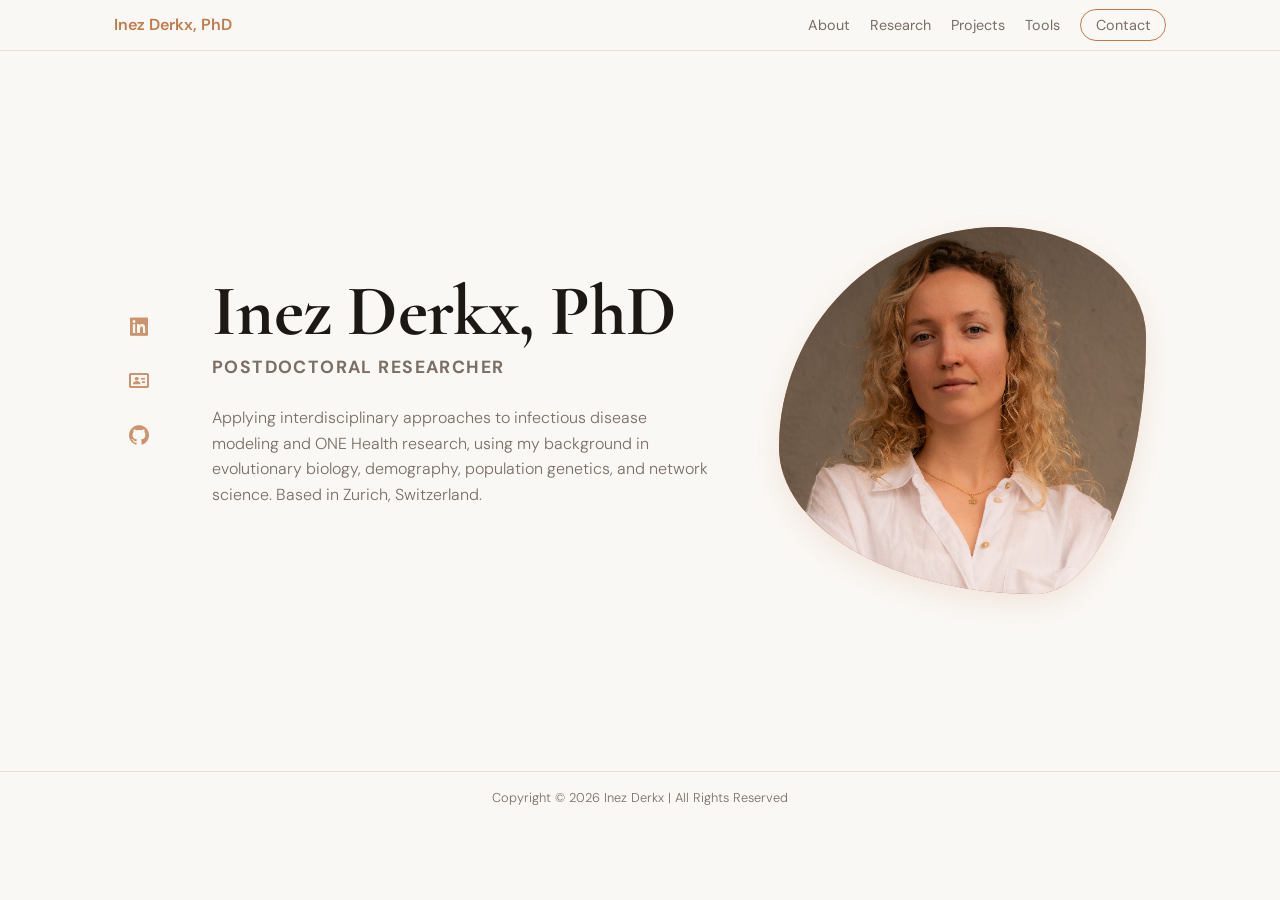
==== index.html @ 882fa847 "Update index.html" ====
<!DOCTYPE html>
<html lang="en">
<head>
  <meta charset="UTF-8" />
  <meta name="viewport" content="width=device-width, initial-scale=1.0" />
  <title>Inez Derkx, PhD </title>
  <meta name="description" content="Academic website of Inez Derkx, PhD" />
  
  <!-- Font -->
  <link rel="preconnect" href="https://fonts.googleapis.com" />
  <link rel="preconnect" href="https://fonts.gstatic.com" crossorigin />
  <link href="https://fonts.googleapis.com/css2?family=Lexend:wght@300;400;500;600;700&display=swap" rel="stylesheet" />
  
  <!-- Icons Library (Boxicons) -->
  <link href='https://unpkg.com/boxicons@2.1.4/css/boxicons.min.css' rel='stylesheet'>
  
  <!-- CSS Link -->
  <link rel="stylesheet" href="assets/styles.css" />
</head>
<body>

<nav class="nav">
  <div class="nav-inner">
    <a href="index.html" class="brand">Inez Derkx, PhD</a>
    <button class="nav-toggle" aria-label="Toggle menu"><span></span><span></span><span></span></button>
    <ul class="nav-links">
      <li><a href="about.html">About</a></li>
      <li><a href="research.html">Research</a></li>
      <li><a href="projects.html">Projects</a></li>
      <li><a href="tools.html">Tools</a></li>
      <li><a href="contact.html" class="btn-contact">Contact</a></li>
    </ul>
  </div>
</nav>

<main>
  <section class="hero">
    <div class="container hero-layout-wrapper">
      
      <!-- New Social Links Column on the Left -->
      <div class="hero-social">
        <!-- Add your links between the quotes -->
        <a href="#" target="_blank" class="hero-social-icon" aria-label="LinkedIn"><i class='bx bxl-linkedin-square'></i></a>
        <a href="#" target="_blank" class="hero-social-icon" aria-label="ORCID"><i class='bx bx-id-card'></i></a>
        <a href="#" target="_blank" class="hero-social-icon" aria-label="GitHub"><i class='bx bxl-github' ></i></a>
        <a href="#" target="_blank" class="hero-social-icon" aria-label="Bluesky"><i class='bx bxl-bluesky' ></i></a>
      </div>

      <div class="hero-grid-redesign">
        <div class="hero-text-content">
          <h1 class="hero-title">Inez Derkx, PhD</h1>
          <p class="hero-subtitle">Postdoctoral researcher </p>
          <p class="hero-description"> Applying interdisciplinary approaches to infectious disease modeling and ONE Health research, using my background in evolutionary biology, demography, population genetics, and network science. Based in Zurich, Switzerland.</p>
        </div>

        <!-- The Image inside the Blob container -->
        <div class="hero-img-blob-container">
          <img src="images/_DSF0521-Enhanced-NR-2.jpg" alt="Portrait" />
        </div>
      </div>

    </div>
  </section>

</main>

<footer class="footer-small">
  <div class="container">
    <p>Copyright &copy; 2026 Inez Derkx | All Rights Reserved</p>
  </div>
</footer>

<script src="assets/main.js"></script>
</body>
</html>
---- assets/styles.css ----
/* --- UPDATED CSS: Academic site with Quinn-inspired palette & fonts --- */

/* Import fonts: Cormorant Garamond (script-y serif for hero title) + DM Sans (clean sans for everything else) */
@import url('https://fonts.googleapis.com/css2?family=Cormorant+Garamond:ital,wght@0,300;0,400;0,500;0,600;0,700;1,300;1,400;1,500;1,600;1,700&family=DM+Sans:ital,opsz,wght@0,9..40,300;0,9..40,400;0,9..40,500;0,9..40,600;1,9..40,300;1,9..40,400&display=swap');

:root {
  /* Quinn-inspired warm neutral palette */
  --brand: #C17A4A;              /* warm terracotta/amber accent */
  --brand-soft: rgba(193,122,74,0.1);
  --brand-hover: #A3622E;        /* darker terracotta on hover */

  --bg: #FAF8F5;                 /* warm off-white, not stark white */
  --surface: #F2EDE7;            /* warm cream for card surfaces */
  --border: #E6DDD3;             /* warm greige border */
  --text: #1C1814;               /* deep warm charcoal */
  --text-muted: #7A6E65;         /* warm mid-tone for secondary text */

  --radius: 12px;
  --max-w: 1100px;
}

* { box-sizing: border-box; }
html { scroll-behavior: smooth; }
body {
  margin: 0;
  font-family: 'DM Sans', system-ui, sans-serif;
  font-weight: 300;
  color: var(--text);
  background: var(--bg);
  line-height: 1.6;
}

a { color: inherit; text-decoration: none; transition: .2s ease; }
img { max-width: 100%; display: block; }

.container { max-width: var(--max-w); margin: 0 auto; padding: 0 1.5rem; }

/* --- Nav --- */
.nav {
  position: sticky; top: 0; z-index: 40;
  background: rgba(250,248,245,0.92);
  backdrop-filter: blur(8px);
  border-bottom: 1px solid var(--border);
}
.nav-inner {
  display: flex; align-items: center; justify-content: space-between;
  padding: 0.75rem 1.5rem; max-width: var(--max-w); margin: 0 auto;
}
.brand { font-weight: 600; font-size: 1rem; color: var(--brand); }
.nav-links { display: flex; gap: 1.25rem; list-style: none; margin: 0; padding: 0; align-items: center; }
.nav-links a { color: var(--text-muted); font-size: 0.9rem; font-weight: 400; }
.nav-links a:hover { color: var(--brand); }
.btn-contact {
  padding: 0.4rem 0.9rem; border: 1px solid var(--brand); color: var(--brand);
  border-radius: 99px; font-weight: 500; font-size: 0.85rem;
}
.btn-contact:hover { background: var(--brand); color: var(--bg); }
.nav-toggle { display: none; }

/* --- HERO SECTION --- */
.hero { padding: 8rem 0; min-height: 80vh; display: flex; align-items: center; }

/* 3-column wrapper: Social | Text | Image */
.hero-layout-wrapper {
  display: grid;
  grid-template-columns: 50px 1fr 1fr;
  gap: 3rem;
  align-items: center;
}

/* 1. The Left Social Icons Column */
.hero-social {
  display: flex;
  flex-direction: column;
  gap: 1rem;
  align-items: center;
}
.hero-social-icon {
  color: var(--brand);
  font-size: 1.5rem;
  opacity: 0.8;
}
.hero-social-icon:hover {
  opacity: 1;
  transform: translateY(-2px);
}

/* 2. The Inner Grid (Text + Image) */
.hero-grid-redesign {
  grid-column: 2 / -1;
  display: grid;
  grid-template-columns: 1.1fr 0.9fr;
  gap: 3rem;
  align-items: center;
}

/* Text Content styling */
.hero-text-content { max-width: 32rem; }
.hero-title {
  /* Cormorant Garamond is the star: elegant, editorial, script-adjacent */
  font-family: 'Cormorant Garamond', Georgia, serif;
  font-size: clamp(3rem, 6vw, 4.5rem);
  font-weight: bold;
  font-style: normal;           
  line-height: 1.05;
  letter-spacing: -0.01em;
  margin: 0 0 0.25rem;
  color: var(--text);
}
.hero-subtitle {
  font-family: 'DM Sans', system-ui, sans-serif;
  font-size: 1.1rem;
  color: var(--text-muted);
  font-weight: bold;
  letter-spacing: 0.08em;
  text-transform: uppercase;
  margin: 0 0 1.5rem;
}
.hero-description {
  font-family: 'DM Sans', system-ui, sans-serif;
  font-size: 1rem;
  color: var(--text-muted);
  margin: 0 0 2.5rem;
  font-weight: 300;
}

/* Contact Button */
.btn-primary-redesign {
  padding: 0.8rem 1.5rem;
  background: var(--brand);
  color: var(--bg);
  border-radius: var(--radius);
  font-family: 'DM Sans', system-ui, sans-serif;
  font-weight: 500;
  display: inline-flex;
  align-items: center;
  gap: 0.5rem;
}
.btn-primary-redesign:hover { background: var(--brand-hover); }

/* 3. Image Blob container */
.hero-img-blob-container {
  aspect-ratio: 1;
  background: var(--brand);
  border-radius: 60% 40% 30% 70% / 60% 30% 70% 40%;
  overflow: hidden;
  box-shadow: 0 10px 30px rgba(193,122,74,0.15);
  max-width: 90%;
  margin: 0 auto;
}

.hero-img-blob-container img {
  width: 100%;
  height: 100%;
  object-fit: cover;
  object-position: center top;
  transform: scale(1.1);
}

/* --- FOOTER --- */
.footer-small {
  border-top: 1px solid var(--border);
  padding: 1rem 0;
  text-align: center;
  color: var(--text-muted);
  font-family: 'DM Sans', system-ui, sans-serif;
  font-size: 0.8rem;
  margin-top: auto;
}
.footer-small p { margin: 0; }

/* Responsive adjustments */
@media (max-width: 900px) {
  .hero { padding: 4rem 0; }
  .hero-layout-wrapper {
    grid-template-columns: 1fr;
    gap: 2rem;
    text-align: center;
  }
  .hero-social {
    grid-row: 2;
    flex-direction: row;
    justify-content: center;
  }
  .hero-grid-redesign {
    grid-column: 1;
    grid-template-columns: 1fr;
    gap: 2rem;
  }
  .hero-text-content { margin: 0 auto; }
  .hero-img-blob-container { width: 80%; margin: 0 auto; }
}
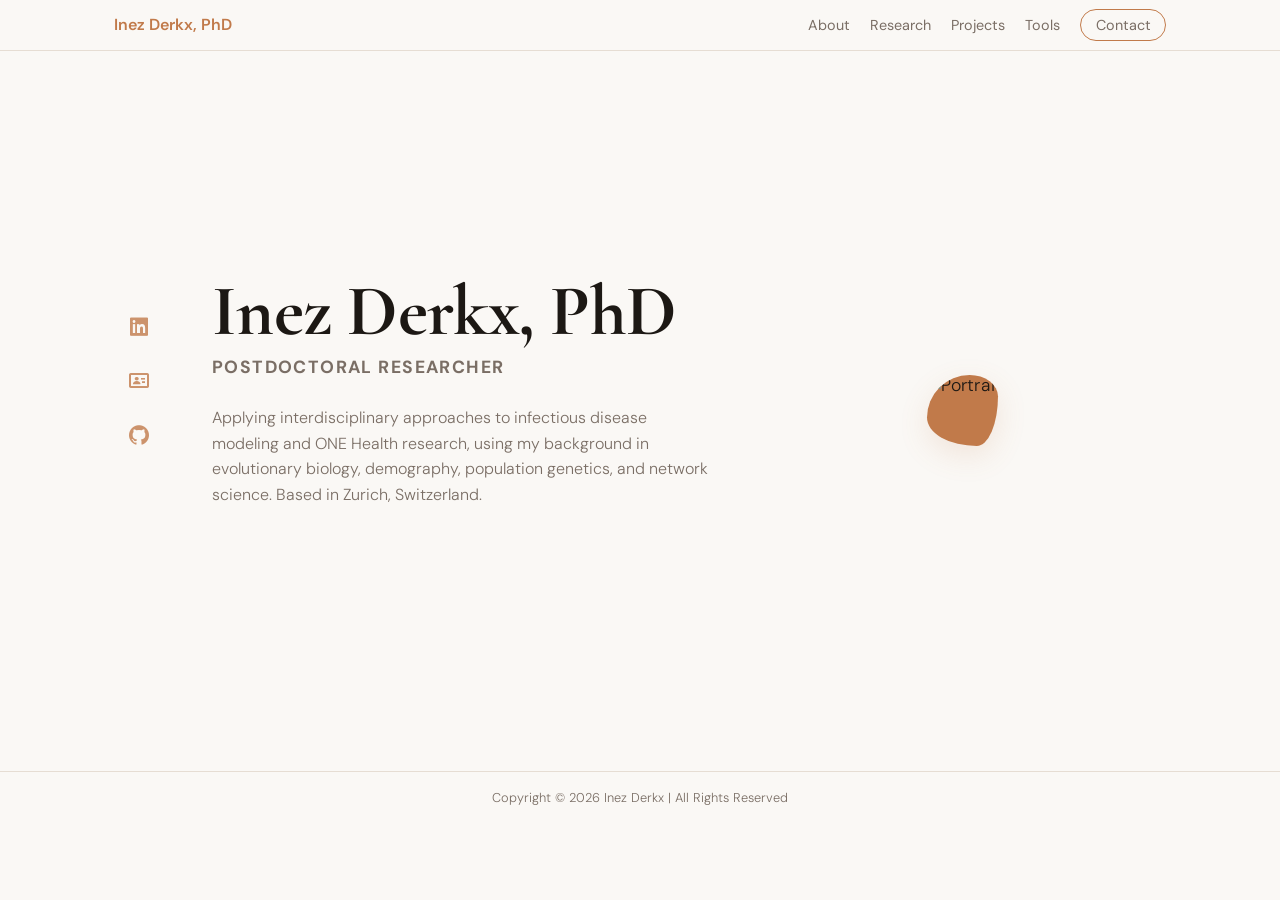
==== commit 674095b0: "Update image source in hero image blob container" ====
--- a/index.html
+++ b/index.html
@@ -55,7 +55,7 @@
 
         <!-- The Image inside the Blob container -->
         <div class="hero-img-blob-container">
-          <img src="images/_DSF0521-Enhanced-NR-2.jpg" alt="Portrait" />
+          <img src="images/_DSF0533-Enhanced-NR.jpg" alt="Portrait" />
         </div>
       </div>
 
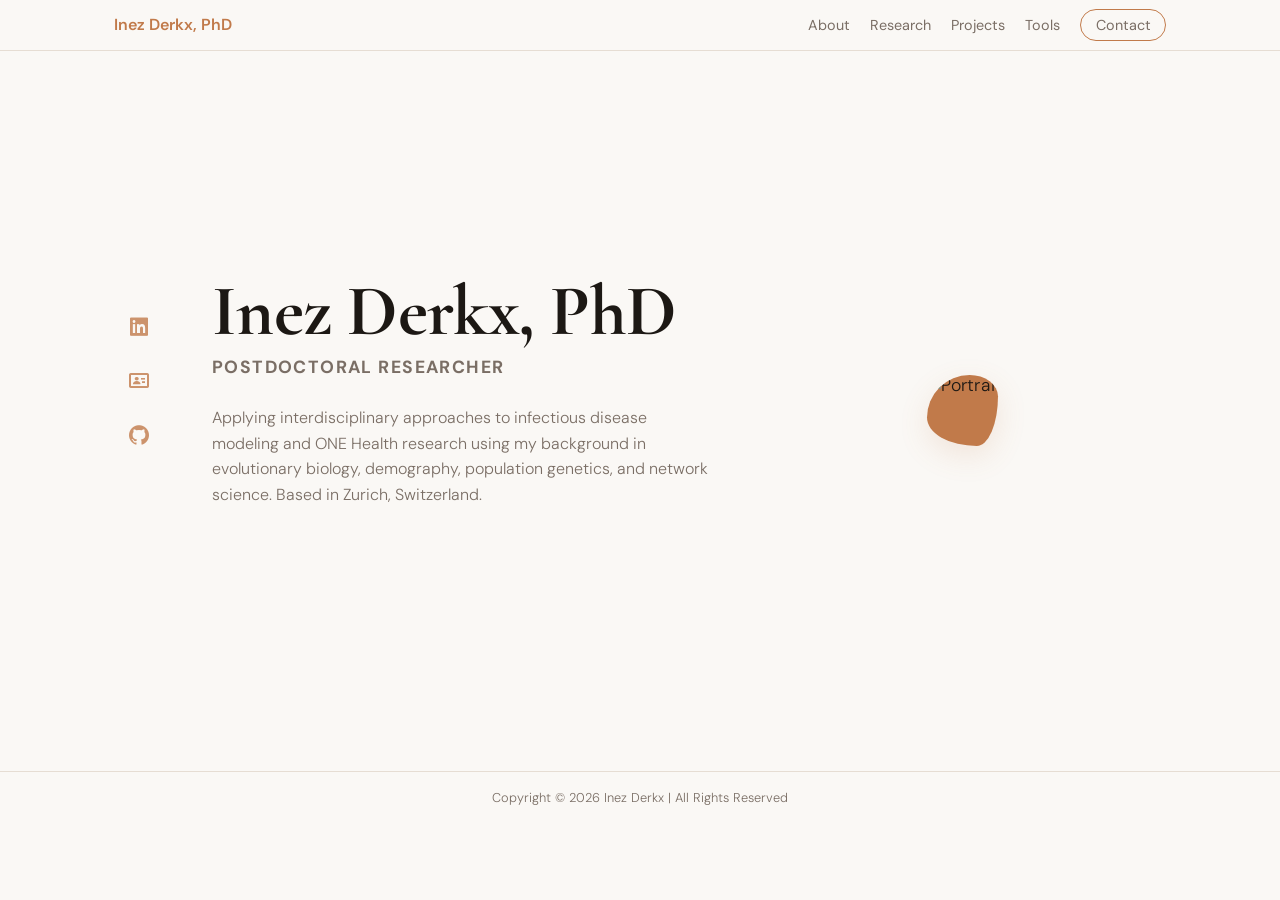
==== commit 8e45c9e0: "Update index.html" ====
--- a/index.html
+++ b/index.html
@@ -50,7 +50,8 @@
         <div class="hero-text-content">
           <h1 class="hero-title">Inez Derkx, PhD</h1>
           <p class="hero-subtitle">Postdoctoral researcher </p>
-          <p class="hero-description"> Applying interdisciplinary approaches to infectious disease modeling and ONE Health research, using my background in evolutionary biology, demography, population genetics, and network science. Based in Zurich, Switzerland.</p>
+          <p class="hero-description"> Applying interdisciplinary approaches to infectious disease modeling and ONE Health research using my background in evolutionary biology, demography, population genetics, and network science. 
+            Based in Zurich, Switzerland.</p>
         </div>
 
         <!-- The Image inside the Blob container -->
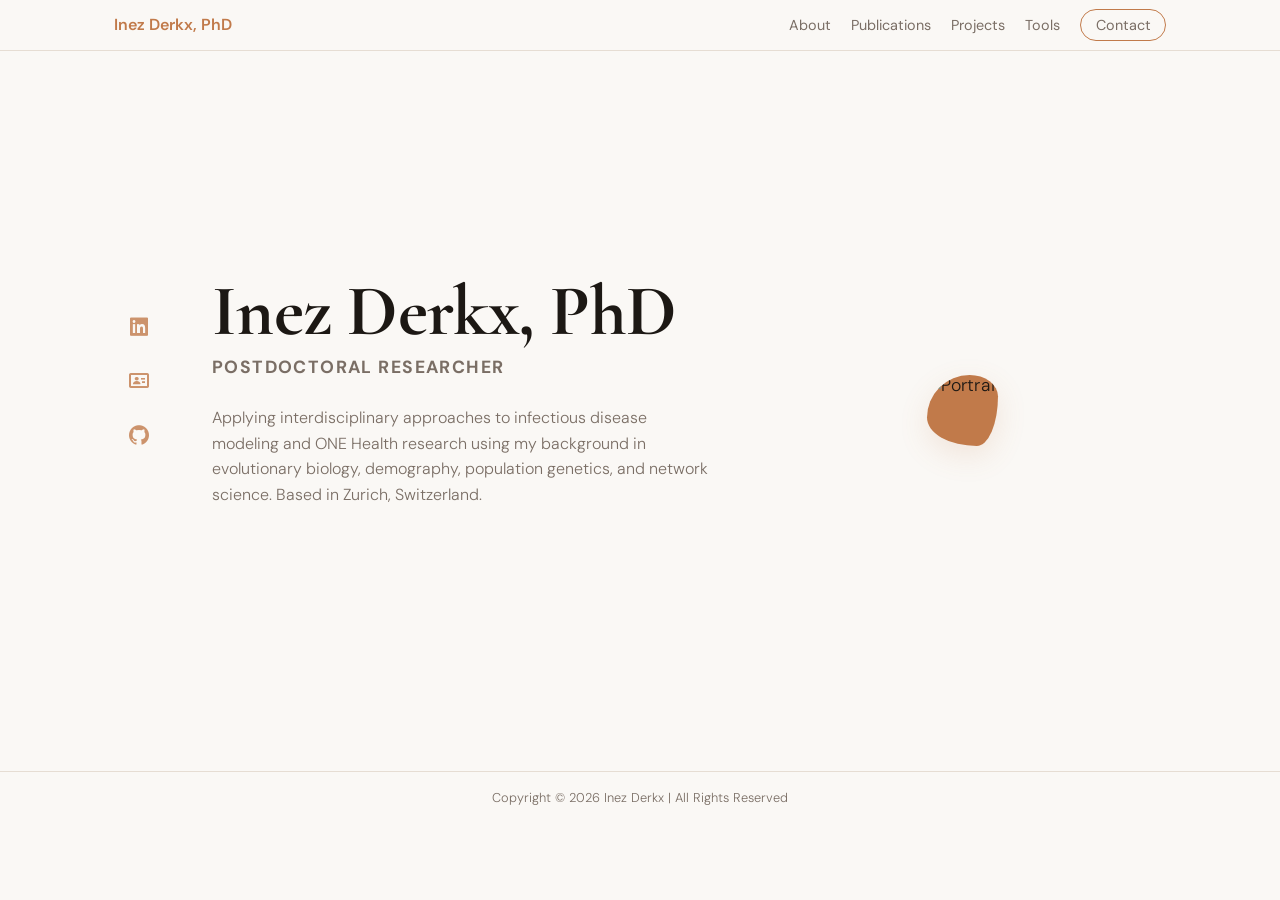
==== commit 2c753d4d: "index and research html changes" ====
--- a/index.html
+++ b/index.html
@@ -25,7 +25,7 @@
     <button class="nav-toggle" aria-label="Toggle menu"><span></span><span></span><span></span></button>
     <ul class="nav-links">
       <li><a href="about.html">About</a></li>
-      <li><a href="research.html">Research</a></li>
+      <li><a href="research.html">Publications</a></li>
       <li><a href="projects.html">Projects</a></li>
       <li><a href="tools.html">Tools</a></li>
       <li><a href="contact.html" class="btn-contact">Contact</a></li>
@@ -56,7 +56,7 @@
 
         <!-- The Image inside the Blob container -->
         <div class="hero-img-blob-container">
-          <img src="images/_DSF0533-Enhanced-NR.jpg" alt="Portrait" />
+          <img src="images/_DSF0502-Enhanced-NR.jpg" alt="Portrait" />
         </div>
       </div>
 
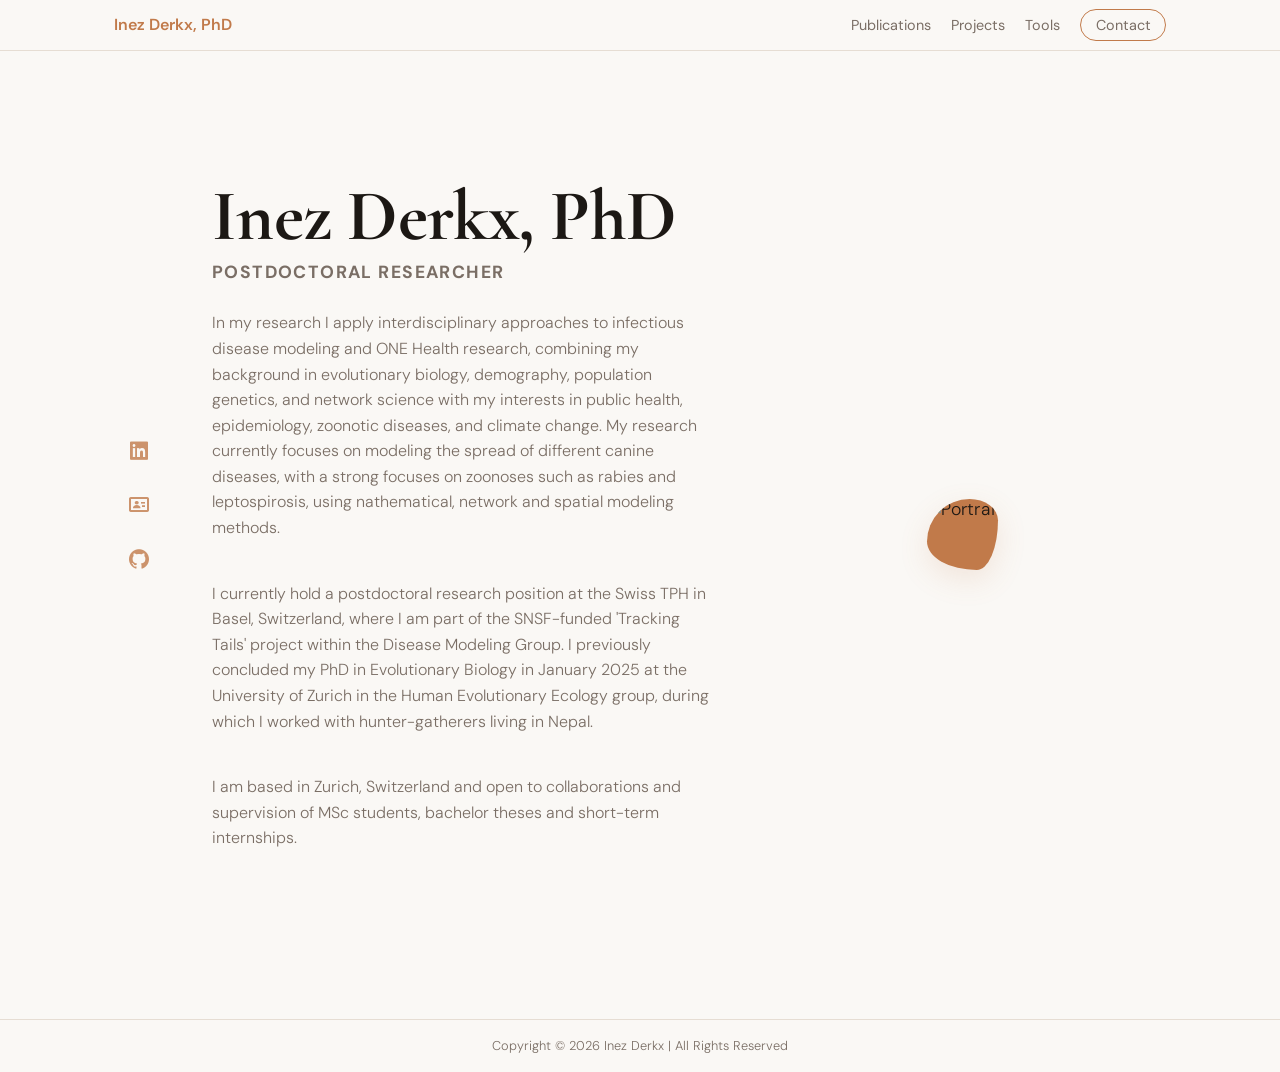
==== commit edb2844e: "Revise hero description and add current position details Updated the hero section with detailed rese" ====
--- a/index.html
+++ b/index.html
@@ -24,7 +24,6 @@
     <a href="index.html" class="brand">Inez Derkx, PhD</a>
     <button class="nav-toggle" aria-label="Toggle menu"><span></span><span></span><span></span></button>
     <ul class="nav-links">
-      <li><a href="about.html">About</a></li>
       <li><a href="research.html">Publications</a></li>
       <li><a href="projects.html">Projects</a></li>
       <li><a href="tools.html">Tools</a></li>
@@ -50,8 +49,10 @@
         <div class="hero-text-content">
           <h1 class="hero-title">Inez Derkx, PhD</h1>
           <p class="hero-subtitle">Postdoctoral researcher </p>
-          <p class="hero-description"> Applying interdisciplinary approaches to infectious disease modeling and ONE Health research using my background in evolutionary biology, demography, population genetics, and network science. 
-            Based in Zurich, Switzerland.</p>
+          <p class="hero-description">In my research I apply interdisciplinary approaches to infectious disease modeling and ONE Health research, combining my background in evolutionary biology, demography, population genetics, and network science with my interests in public health, epidemiology, zoonotic diseases, and climate change. My research currently focuses on modeling the spread of different canine diseases, with a strong focuses on zoonoses such as rabies and leptospirosis, using nathematical, network and spatial modeling methods.</p>
+          <p class="hero-description">I currently hold a postdoctoral research position at the <a href="https://www.swisstph.ch" target="_blank" rel="noopener">Swiss TPH</a> in Basel, Switzerland, where I am part of the SNSF-funded <a href="http://www.trackingtails.ch" target="_blank" rel="noopener">'Tracking Tails'</a> project within the Disease Modeling Group. I previously concluded my PhD in Evolutionary Biology in January 2025 at the University of Zurich in the Human Evolutionary Ecology group, during which I worked with hunter-gatherers living in Nepal. </p>
+          <p class="hero-description"> I am based in Zurich, Switzerland and open to collaborations and supervision of MSc students, bachelor theses and short-term internships. 
+        
         </div>
 
         <!-- The Image inside the Blob container -->
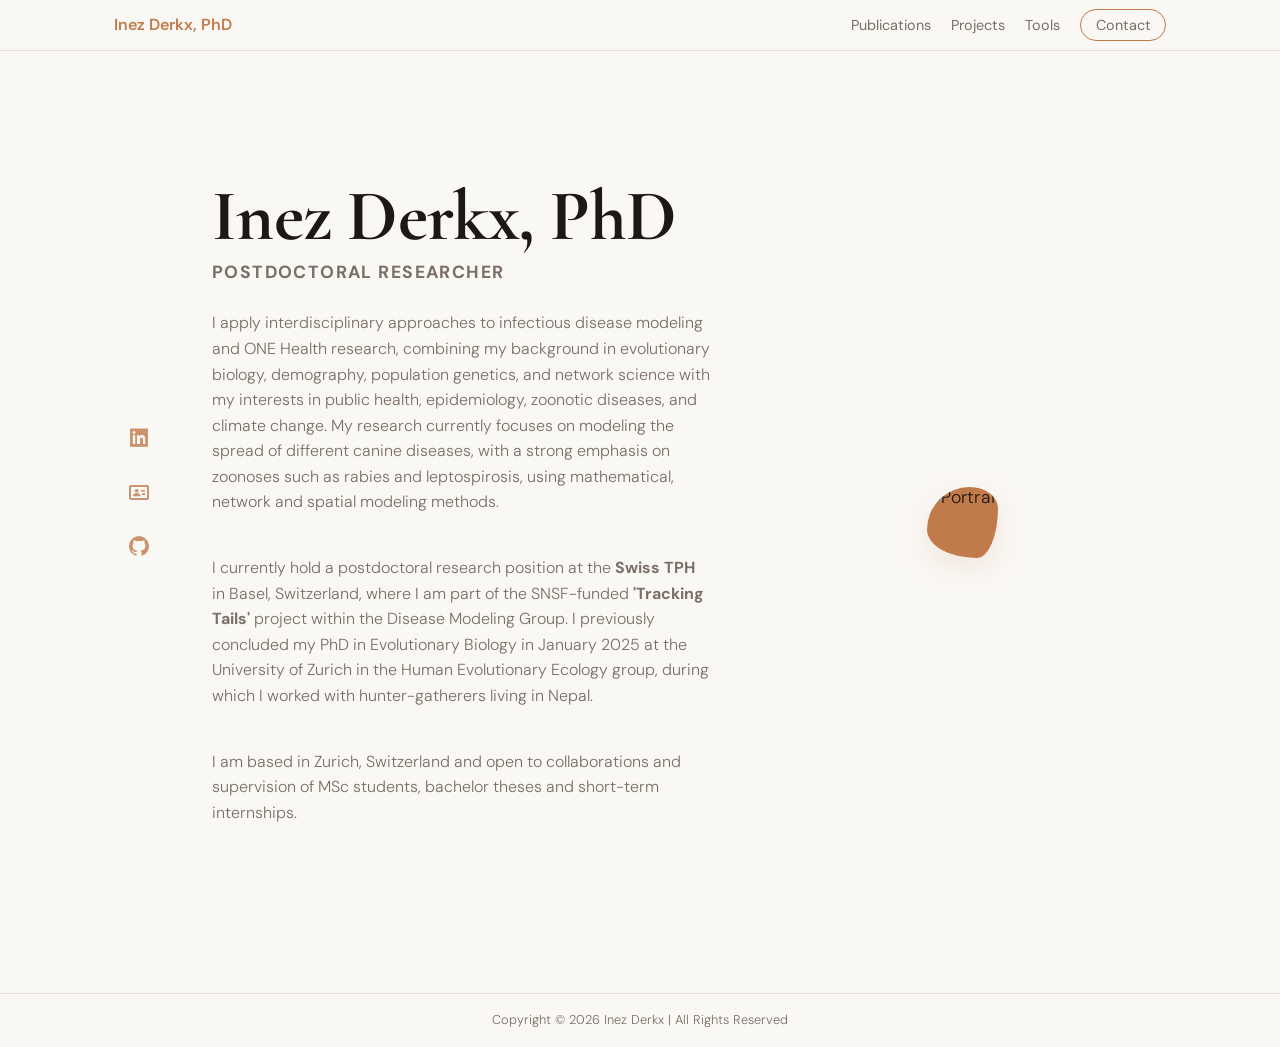
==== commit f43c5c0f: "Revise hero-description content in index.html Updated hero-description paragraphs for clarity and em" ====
--- a/index.html
+++ b/index.html
@@ -49,8 +49,8 @@
         <div class="hero-text-content">
           <h1 class="hero-title">Inez Derkx, PhD</h1>
           <p class="hero-subtitle">Postdoctoral researcher </p>
-          <p class="hero-description">In my research I apply interdisciplinary approaches to infectious disease modeling and ONE Health research, combining my background in evolutionary biology, demography, population genetics, and network science with my interests in public health, epidemiology, zoonotic diseases, and climate change. My research currently focuses on modeling the spread of different canine diseases, with a strong focuses on zoonoses such as rabies and leptospirosis, using nathematical, network and spatial modeling methods.</p>
-          <p class="hero-description">I currently hold a postdoctoral research position at the <a href="https://www.swisstph.ch" target="_blank" rel="noopener">Swiss TPH</a> in Basel, Switzerland, where I am part of the SNSF-funded <a href="http://www.trackingtails.ch" target="_blank" rel="noopener">'Tracking Tails'</a> project within the Disease Modeling Group. I previously concluded my PhD in Evolutionary Biology in January 2025 at the University of Zurich in the Human Evolutionary Ecology group, during which I worked with hunter-gatherers living in Nepal. </p>
+          <p class="hero-description">I apply interdisciplinary approaches to infectious disease modeling and ONE Health research, combining my background in evolutionary biology, demography, population genetics, and network science with my interests in public health, epidemiology, zoonotic diseases, and climate change. My research currently focuses on modeling the spread of different canine diseases, with a strong emphasis on zoonoses such as rabies and leptospirosis, using mathematical, network and spatial modeling methods.</p>
+          <p class="hero-description">I currently hold a postdoctoral research position at the <b><a href="https://www.swisstph.ch" target="_blank" rel="noopener">Swiss TPH</a></b> in Basel, Switzerland, where I am part of the SNSF-funded <b><a href="http://www.trackingtails.ch" target="_blank" rel="noopener">'Tracking Tails'</a></b> project within the Disease Modeling Group. I previously concluded my PhD in Evolutionary Biology in January 2025 at the University of Zurich in the Human Evolutionary Ecology group, during which I worked with hunter-gatherers living in Nepal. </p>
           <p class="hero-description"> I am based in Zurich, Switzerland and open to collaborations and supervision of MSc students, bachelor theses and short-term internships. 
         
         </div>
